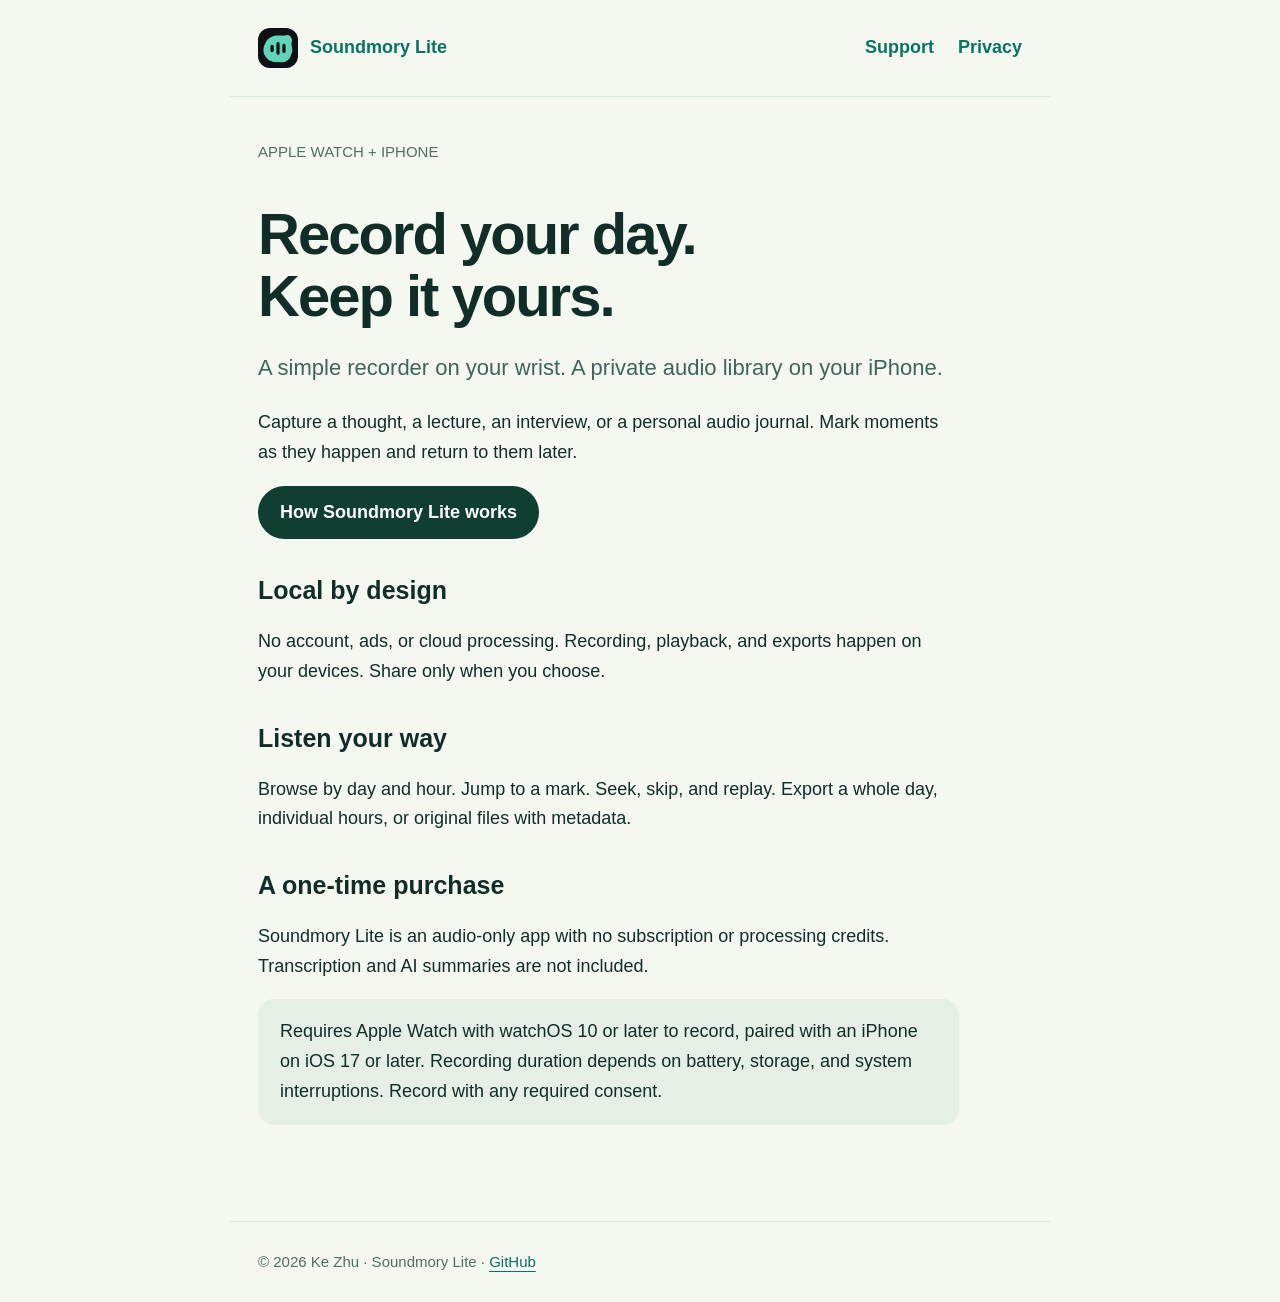
==== index.html @ c7d5adfc "Publish Soundmory Lite support and privacy pages" ====
<!doctype html><html lang="en"><head><meta charset="utf-8"><meta name="viewport" content="width=device-width,initial-scale=1"><meta name="description" content="Soundmory Lite: private Apple Watch recording, iPhone playback, and local audio exports."><title>Private audio, on your devices — Soundmory Lite</title><link rel="stylesheet" href="style.css"><link rel="icon" href="icon.png"></head><body><header><a class="brand" href="index.html"><img src="icon.png" alt="">Soundmory Lite</a><nav aria-label="Main"><a href="support.html">Support</a><a href="privacy.html">Privacy</a></nav></header><main><p class="muted">APPLE WATCH + IPHONE</p><h1>Record your day.<br>Keep it yours.</h1><p class="lead">A simple recorder on your wrist. A private audio library on your iPhone.</p><p>Capture a thought, a lecture, an interview, or a personal audio journal. Mark moments as they happen and return to them later.</p><p><a class="button" href="support.html">How Soundmory Lite works</a></p><h2>Local by design</h2><p>No account, ads, or cloud processing. Recording, playback, and exports happen on your devices. Share only when you choose.</p><h2>Listen your way</h2><p>Browse by day and hour. Jump to a mark. Seek, skip, and replay. Export a whole day, individual hours, or original files with metadata.</p><h2>A one-time purchase</h2><p>Soundmory Lite is an audio-only app with no subscription or processing credits. Transcription and AI summaries are not included.</p><p class="note">Requires Apple Watch with watchOS 10 or later to record, paired with an iPhone on iOS 17 or later. Recording duration depends on battery, storage, and system interruptions. Record with any required consent.</p></main><footer>© 2026 Ke Zhu · Soundmory Lite · <a href="https://github.com/lemon-tea-ai/soundmory-lite-support">GitHub</a></footer></body></html>
---- style.css ----
*{box-sizing:border-box}body{margin:0;background:#f5f8f1;color:#102e27;font:18px/1.65 -apple-system,BlinkMacSystemFont,"Segoe UI",sans-serif}header,main,footer{max-width:820px;margin:auto;padding:28px}header{display:flex;justify-content:space-between;align-items:center;border-bottom:1px solid #dce7de}nav{display:flex;gap:24px}a{color:#087460;text-underline-offset:4px}header a{text-decoration:none;font-weight:600}.brand{display:flex;align-items:center;gap:12px}.brand img{width:40px;height:40px;border-radius:12px}h1{font-size:clamp(36px,7vw,58px);line-height:1.08;letter-spacing:-2px;margin:38px 0 20px}h2{font-size:25px;line-height:1.25;margin-top:36px}p,li{max-width:70ch}.lead{font-size:22px;color:#3e6559}.button{display:inline-block;background:#103e32;color:#fff;padding:12px 22px;border-radius:30px;text-decoration:none;font-weight:600}.muted,footer{font-size:15px;color:#526e63}footer{border-top:1px solid #dce7de;margin-top:50px}.note{background:#e5efe5;padding:18px 22px;border-radius:16px}details{padding:16px 0;border-bottom:1px solid #dce7de}summary{font-weight:600;cursor:pointer}a:focus-visible,summary:focus-visible{outline:3px solid #087460;outline-offset:5px}@media(max-width:500px){header{display:block}nav{margin-top:14px}header,main,footer{padding:22px}}
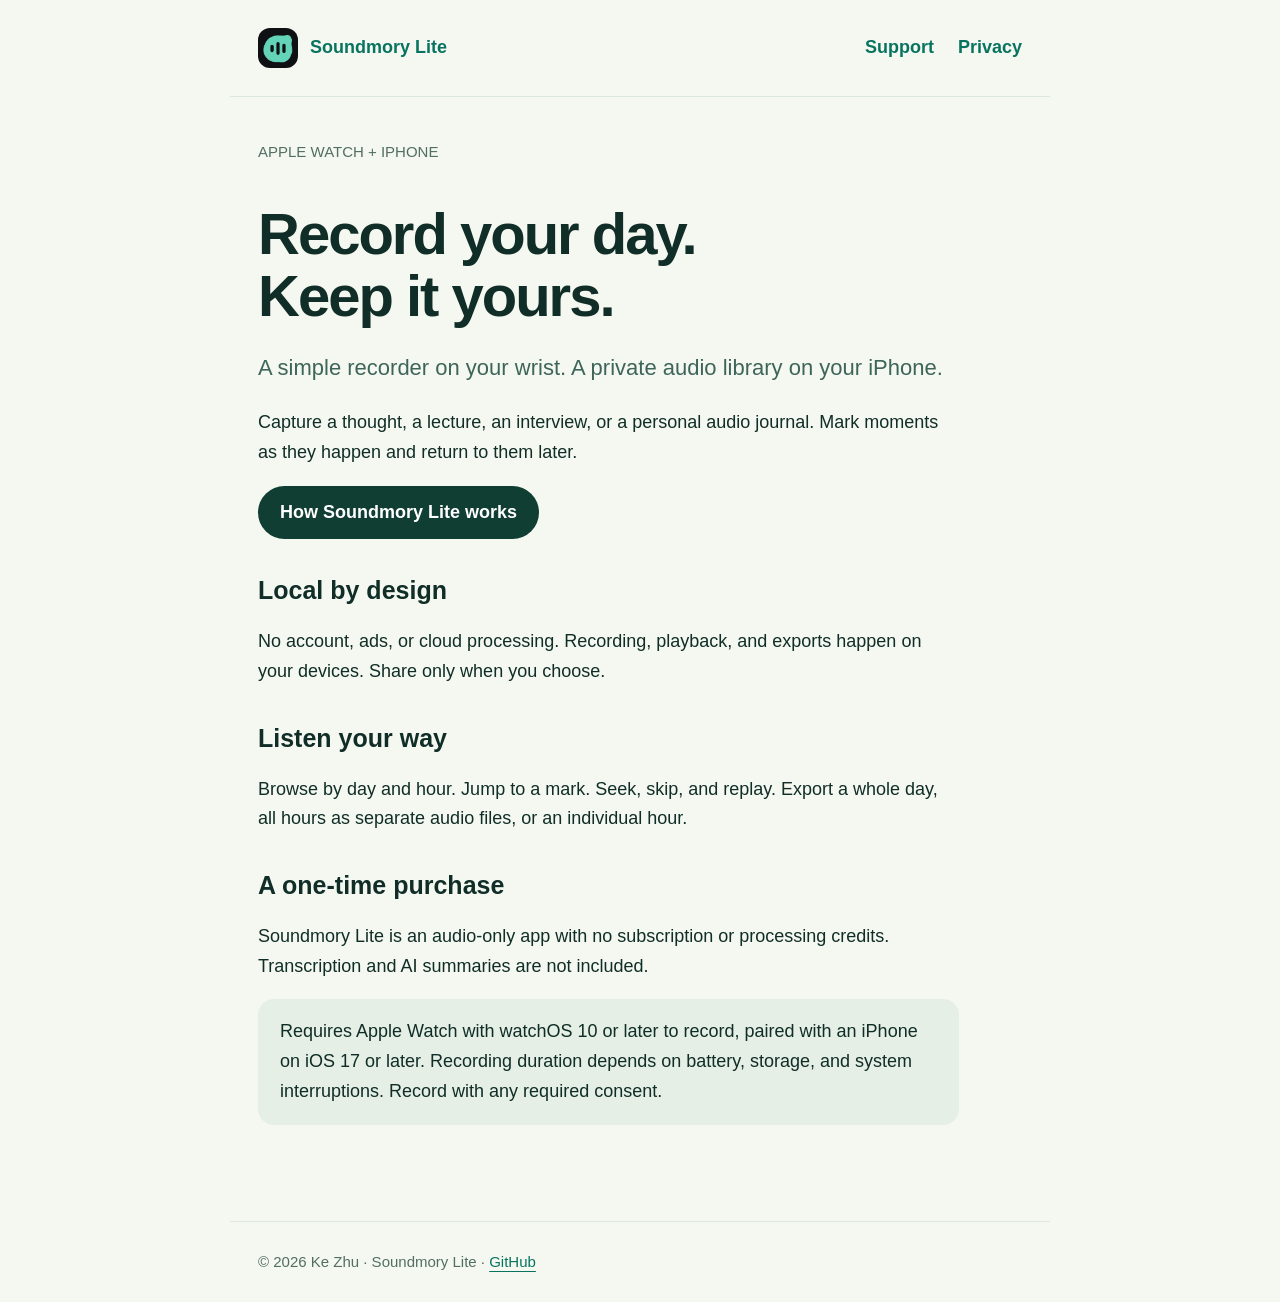
==== commit 1c1d4018: "Update Lite export instructions and retention disclosures" ====
--- a/index.html
+++ b/index.html
@@ -1 +1 @@
-<!doctype html><html lang="en"><head><meta charset="utf-8"><meta name="viewport" content="width=device-width,initial-scale=1"><meta name="description" content="Soundmory Lite: private Apple Watch recording, iPhone playback, and local audio exports."><title>Private audio, on your devices — Soundmory Lite</title><link rel="stylesheet" href="style.css"><link rel="icon" href="icon.png"></head><body><header><a class="brand" href="index.html"><img src="icon.png" alt="">Soundmory Lite</a><nav aria-label="Main"><a href="support.html">Support</a><a href="privacy.html">Privacy</a></nav></header><main><p class="muted">APPLE WATCH + IPHONE</p><h1>Record your day.<br>Keep it yours.</h1><p class="lead">A simple recorder on your wrist. A private audio library on your iPhone.</p><p>Capture a thought, a lecture, an interview, or a personal audio journal. Mark moments as they happen and return to them later.</p><p><a class="button" href="support.html">How Soundmory Lite works</a></p><h2>Local by design</h2><p>No account, ads, or cloud processing. Recording, playback, and exports happen on your devices. Share only when you choose.</p><h2>Listen your way</h2><p>Browse by day and hour. Jump to a mark. Seek, skip, and replay. Export a whole day, individual hours, or original files with metadata.</p><h2>A one-time purchase</h2><p>Soundmory Lite is an audio-only app with no subscription or processing credits. Transcription and AI summaries are not included.</p><p class="note">Requires Apple Watch with watchOS 10 or later to record, paired with an iPhone on iOS 17 or later. Recording duration depends on battery, storage, and system interruptions. Record with any required consent.</p></main><footer>© 2026 Ke Zhu · Soundmory Lite · <a href="https://github.com/lemon-tea-ai/soundmory-lite-support">GitHub</a></footer></body></html>+<!doctype html><html lang="en"><head><meta charset="utf-8"><meta name="viewport" content="width=device-width,initial-scale=1"><meta name="description" content="Soundmory Lite: private Apple Watch recording, iPhone playback, and local audio exports."><title>Private audio, on your devices — Soundmory Lite</title><link rel="stylesheet" href="style.css"><link rel="icon" href="icon.png"></head><body><header><a class="brand" href="index.html"><img src="icon.png" alt="">Soundmory Lite</a><nav aria-label="Main"><a href="support.html">Support</a><a href="privacy.html">Privacy</a></nav></header><main><p class="muted">APPLE WATCH + IPHONE</p><h1>Record your day.<br>Keep it yours.</h1><p class="lead">A simple recorder on your wrist. A private audio library on your iPhone.</p><p>Capture a thought, a lecture, an interview, or a personal audio journal. Mark moments as they happen and return to them later.</p><p><a class="button" href="support.html">How Soundmory Lite works</a></p><h2>Local by design</h2><p>No account, ads, or cloud processing. Recording, playback, and exports happen on your devices. Share only when you choose.</p><h2>Listen your way</h2><p>Browse by day and hour. Jump to a mark. Seek, skip, and replay. Export a whole day, all hours as separate audio files, or an individual hour.</p><h2>A one-time purchase</h2><p>Soundmory Lite is an audio-only app with no subscription or processing credits. Transcription and AI summaries are not included.</p><p class="note">Requires Apple Watch with watchOS 10 or later to record, paired with an iPhone on iOS 17 or later. Recording duration depends on battery, storage, and system interruptions. Record with any required consent.</p></main><footer>© 2026 Ke Zhu · Soundmory Lite · <a href="https://github.com/lemon-tea-ai/soundmory-lite-support">GitHub</a></footer></body></html>
